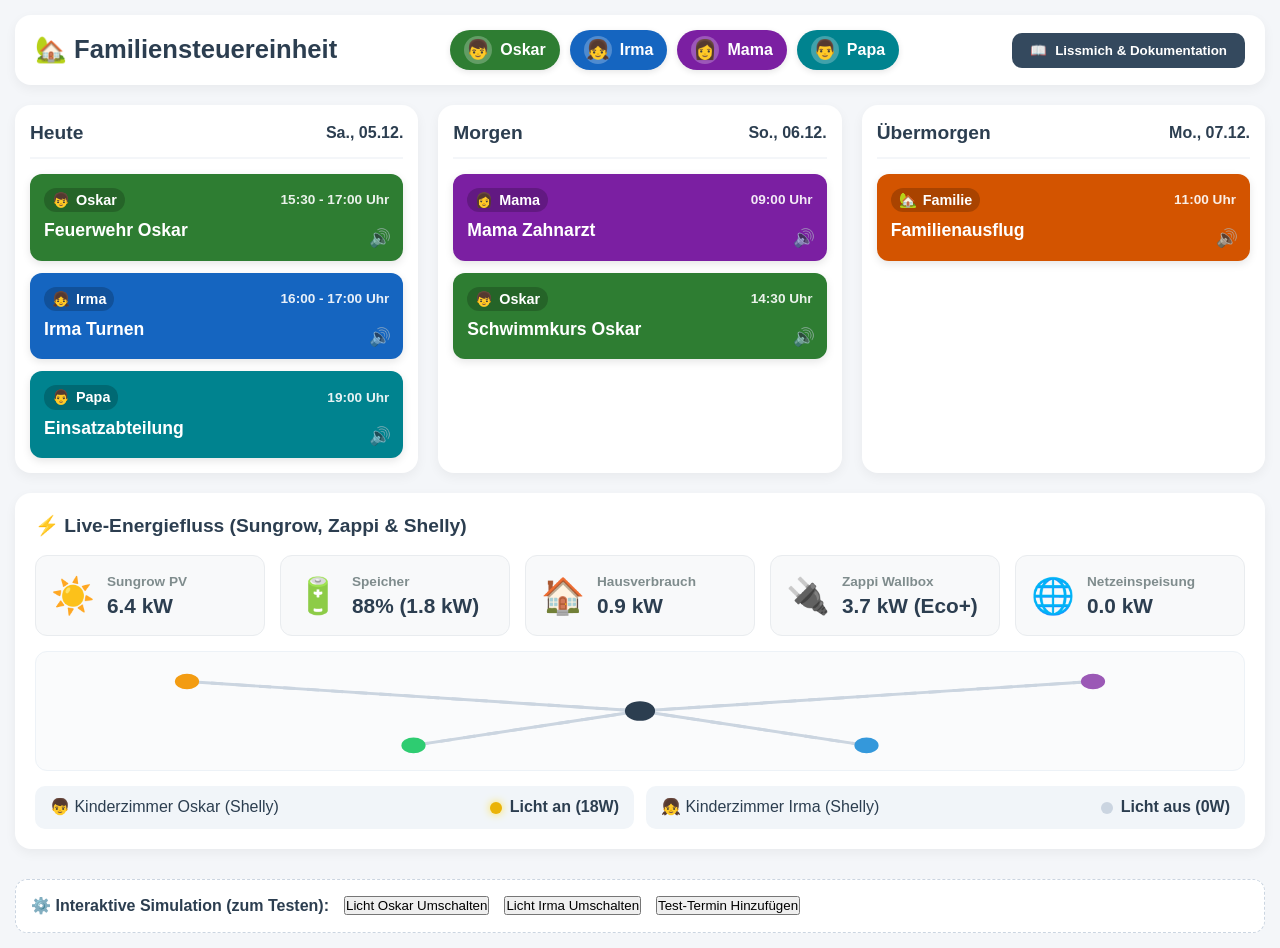
==== index.html @ 20e89d09 "Update index.html anordnung geändert" ====
<!DOCTYPE html>
<html lang="de">
<head>
  <meta charset="UTF-8">
  <meta name="viewport" content="width=device-width, initial-scale=1.0">
  <title>Familien-Steuereinheit &amp; Energie-Dashboard</title>
  <!-- Verknüpfung zur ausgelagerten CSS-Datei -->
  <link rel="stylesheet" href="css/style.css">
</head>
<body>

  <!-- HEADER MIT LEGENDE -->
  <header>
    <div class="header-title-container">
      <h1>🏡 Familiensteuereinheit</h1>
    </div>

    <div class="family-legend">
      <div class="legend-item oskar">
        <span class="legend-avatar">👦</span>
        <span>Oskar</span>
      </div>
      <div class="legend-item irma">
        <span class="legend-avatar">👧</span>
        <span>Irma</span>
      </div>
      <div class="legend-item mama">
        <span class="legend-avatar">👩</span>
        <span>Mama</span>
      </div>
      <div class="legend-item papa">
        <span class="legend-avatar">👨</span>
        <span>Papa</span>
      </div>
    </div>

    <button class="btn-readme" onclick="toggleReadme()">
      <span>📖</span> Lissmich &amp; Dokumentation
    </button>
  </header>

  <!-- 1. JETZT OBEN: 3-TAGE KALENDER BOARD -->
  <main class="calendar-board">
    <div class="day-column">
      <div class="day-header">
        <span>Heute</span>
        <small id="date-today">--</small>
      </div>
      <div class="events-list" id="events-today"></div>
    </div>

    <div class="day-column">
      <div class="day-header">
        <span>Morgen</span>
        <small id="date-tomorrow">--</small>
      </div>
      <div class="events-list" id="events-tomorrow"></div>
    </div>

    <div class="day-column">
      <div class="day-header">
        <span>Übermorgen</span>
        <small id="date-after-tomorrow">--</small>
      </div>
      <div class="events-list" id="events-after-tomorrow"></div>
    </div>
  </main>

  <!-- 2. JETZT UNTEN: ENERGIEFLUSS & STROM-MONITOR -->
  <section class="energy-section" style="margin-top: 20px;">
    <div class="energy-header">
      ⚡ Live-Energiefluss (Sungrow, Zappi &amp; Shelly)
    </div>

    <div class="energy-flow-grid">
      <div class="energy-card">
        <div class="energy-icon">☀️</div>
        <div class="energy-info">
          <div class="label">Sungrow PV</div>
          <div class="value" id="pv-val">6.4 kW</div>
        </div>
      </div>

      <div class="energy-card">
        <div class="energy-icon">🔋</div>
        <div class="energy-info">
          <div class="label">Speicher</div>
          <div class="value" id="battery-val">88% (1.8 kW)</div>
        </div>
      </div>

      <div class="energy-card">
        <div class="energy-icon">🏠</div>
        <div class="energy-info">
          <div class="label">Hausverbrauch</div>
          <div class="value" id="home-val">0.9 kW</div>
        </div>
      </div>

      <div class="energy-card">
        <div class="energy-icon">🔌</div>
        <div class="energy-info">
          <div class="label">Zappi Wallbox</div>
          <div class="value" id="zappi-val">3.7 kW (Eco+)</div>
        </div>
      </div>

      <div class="energy-card">
        <div class="energy-icon">🌐</div>
        <div class="energy-info">
          <div class="label">Netzeinspeisung</div>
          <div class="value" id="grid-val">0.0 kW</div>
        </div>
      </div>
    </div>

    <div class="flow-container">
      <svg width="100%" height="100%" viewBox="0 0 800 120" preserveAspectRatio="none">
        <path d="M 100,30 L 400,60" class="flow-line" />
        <path d="M 400,60 L 700,30" class="flow-line" />
        <path d="M 400,60 L 250,95" class="flow-line" />
        <path d="M 400,60 L 550,95" class="flow-line" />

        <path d="M 100,30 L 400,60" class="flow-line flow-particle" stroke="#f39c12" stroke-width="4" />
        <path d="M 400,60 L 700,30" class="flow-line flow-particle" stroke="#9b59b6" stroke-width="4" />
        <path d="M 400,60 L 250,95" class="flow-line flow-particle" stroke="#2ecc71" stroke-width="4" />
        <path d="M 400,60 L 550,95" class="flow-line flow-particle" stroke="#3498db" stroke-width="4" />

        <circle cx="100" cy="30" r="8" fill="#f39c12" />
        <circle cx="400" cy="60" r="10" fill="#2c3e50" />
        <circle cx="700" cy="30" r="8" fill="#9b59b6" />
        <circle cx="250" cy="95" r="8" fill="#2ecc71" />
        <circle cx="550" cy="95" r="8" fill="#3498db" />
      </svg>
    </div>

    <div class="room-lights-grid">
      <div class="room-card">
        <span>👦 Kinderzimmer Oskar (Shelly)</span>
        <div class="room-status">
          <div class="status-dot active" id="dot-oskar"></div>
          <span id="text-oskar">Licht an (18W)</span>
        </div>
      </div>

      <div class="room-card">
        <span>👧 Kinderzimmer Irma (Shelly)</span>
        <div class="room-status">
          <div class="status-dot" id="dot-irma"></div>
          <span id="text-irma">Licht aus (0W)</span>
        </div>
      </div>
    </div>
  </section>

  <!-- DEMO STEUERUNG -->
  <div class="demo-controls">
    <strong>⚙️ Interaktive Simulation (zum Testen):</strong>
    <button onclick="toggleLight('oskar')">Licht Oskar Umschalten</button>
    <button onclick="toggleLight('irma')">Licht Irma Umschalten</button>
    <button onclick="addDemoEvent()">Test-Termin Hinzufügen</button>
  </div>

  <!-- README MODAL -->
  <div class="modal-overlay" id="readme-modal">
    <div class="modal-content">
      <div class="modal-header">
        <h2>📖 Entwickler-Dokumentation ("Lissmich")</h2>
        <button class="close-btn" onclick="toggleReadme()">&times;</button>
      </div>
      <div class="readme-body">
        <p>Projektstruktur ist modular aufgebaut in <code>/css/style.css</code> und <code>/js/app.js</code>.</p>
      </div>
    </div>
  </div>

  <script src="js/app.js"></script>
</body>
</html>
---- css/style.css ----
:root {
      --bg-color: #f4f6f9;
      --card-bg: #ffffff;
      --text-main: #2c3e50;
      --text-muted: #7f8c8d;
      
      /* Color assignments */
      --color-oskar: #2e7d32;   /* Green */
      --color-irma: #1565c0;    /* Blue */
      --color-mama: #7b1fa2;    /* Purple */
      --color-papa: #00838f;    /* Teal */
      --color-family: #d35400;  /* Orange */

      /* Energy Colors */
      --color-pv: #f39c12;
      --color-grid: #e74c3c;
      --color-battery: #2ecc71;
      --color-home: #3498db;
      --color-zappi: #9b59b6;
    }

    * {
      box-sizing: border-box;
      margin: 0;
      padding: 0;
      font-family: -apple-system, BlinkMacSystemFont, "Segoe UI", Roboto, Helvetica, Arial, sans-serif;
    }

    body {
      background-color: var(--bg-color);
      color: var(--text-main);
      padding: 15px;
      line-height: 1.4;
    }

    /* HEADER & FAMILY LEGEND */
    header {
      display: flex;
      justify-content: space-between;
      align-items: center;
      background: var(--card-bg);
      padding: 15px 20px;
      border-radius: 16px;
      box-shadow: 0 4px 12px rgba(0,0,0,0.05);
      margin-bottom: 20px;
      flex-wrap: wrap;
      gap: 15px;
    }

    .header-title-container {
      display: flex;
      align-items: center;
      gap: 15px;
    }

    h1 {
      font-size: 1.6rem;
      font-weight: 700;
    }

    .family-legend {
      display: flex;
      gap: 10px;
      align-items: center;
      flex-wrap: wrap;
    }

    .legend-item {
      display: flex;
      align-items: center;
      gap: 8px;
      padding: 6px 14px;
      border-radius: 20px;
      color: white;
      font-weight: 700;
      font-size: 1rem;
      box-shadow: 0 2px 6px rgba(0,0,0,0.1);
    }

    .legend-avatar {
      font-size: 1.2rem;
      background: rgba(255, 255, 255, 0.25);
      border-radius: 50%;
      width: 28px;
      height: 28px;
      display: flex;
      align-items: center;
      justify-content: center;
    }

    .legend-item.oskar, .event-card.oskar { background-color: var(--color-oskar); }
    .legend-item.irma,  .event-card.irma  { background-color: var(--color-irma); }
    .legend-item.mama,  .event-card.mama  { background-color: var(--color-mama); }
    .legend-item.papa,  .event-card.papa  { background-color: var(--color-papa); }
    .legend-item.familie, .event-card.familie { background-color: var(--color-family); }

    .btn-readme {
      background-color: #34495e;
      color: white;
      border: none;
      padding: 10px 18px;
      border-radius: 10px;
      cursor: pointer;
      font-weight: 600;
      display: flex;
      align-items: center;
      gap: 8px;
      transition: background 0.2s;
    }

    .btn-readme:hover {
      background-color: #1a252f;
    }

    /* ENERGY FLOW SECTION */
    .energy-section {
      background: var(--card-bg);
      padding: 20px;
      border-radius: 16px;
      box-shadow: 0 4px 12px rgba(0,0,0,0.05);
      margin-bottom: 20px;
    }

    .energy-header {
      font-size: 1.2rem;
      font-weight: 700;
      margin-bottom: 15px;
      display: flex;
      align-items: center;
      gap: 10px;
    }

    .energy-flow-grid {
      display: grid;
      grid-template-columns: repeat(auto-fit, minmax(180px, 1fr));
      gap: 15px;
      margin-bottom: 15px;
    }

    .energy-card {
      padding: 15px;
      border-radius: 12px;
      background: #f8f9fa;
      border: 1px solid #e9ecef;
      display: flex;
      align-items: center;
      gap: 12px;
    }

    .energy-icon {
      font-size: 2.2rem;
    }

    .energy-info .label {
      font-size: 0.85rem;
      color: var(--text-muted);
      font-weight: 600;
    }

    .energy-info .value {
      font-size: 1.3rem;
      font-weight: 700;
    }

    /* SVG FLOW ANIMATION */
    .flow-container {
      width: 100%;
      height: 120px;
      background: #fafbfc;
      border-radius: 12px;
      border: 1px solid #edf2f7;
      overflow: hidden;
      margin-bottom: 15px;
    }

    .flow-line {
      stroke: #cbd5e0;
      stroke-width: 3;
      fill: none;
    }

    .flow-particle {
      stroke-dasharray: 8, 8;
      animation: dash 1.5s linear infinite;
    }

    @keyframes dash {
      to {
        stroke-dashoffset: -16;
      }
    }

    /* SHELLY ROOM MONITORS */
    .room-lights-grid {
      display: grid;
      grid-template-columns: repeat(auto-fit, minmax(200px, 1fr));
      gap: 12px;
    }

    .room-card {
      display: flex;
      align-items: center;
      justify-content: space-between;
      padding: 10px 15px;
      background: #f1f5f9;
      border-radius: 10px;
    }

    .room-status {
      display: flex;
      align-items: center;
      gap: 8px;
      font-weight: 600;
    }

    .status-dot {
      width: 12px;
      height: 12px;
      border-radius: 50%;
      background: #cbd5e1;
    }

    .status-dot.active {
      background: #eab308;
      box-shadow: 0 0 8px #fde047;
    }

    /* CALENDAR BOARD */
    .calendar-board {
      display: grid;
      grid-template-columns: repeat(3, 1fr);
      gap: 20px;
    }

    @media (max-width: 900px) {
      .calendar-board {
        grid-template-columns: 1fr;
      }
    }

    .day-column {
      background: var(--card-bg);
      border-radius: 16px;
      padding: 15px;
      box-shadow: 0 4px 12px rgba(0,0,0,0.05);
    }

    .day-header {
      font-size: 1.2rem;
      font-weight: 700;
      padding-bottom: 10px;
      border-bottom: 2px solid var(--bg-color);
      margin-bottom: 15px;
      display: flex;
      justify-content: space-between;
      align-items: center;
    }

    .events-list {
      display: flex;
      flex-direction: column;
      gap: 12px;
    }

    .event-card {
      color: white;
      padding: 14px;
      border-radius: 12px;
      box-shadow: 0 3px 8px rgba(0,0,0,0.1);
      cursor: pointer;
      transition: transform 0.1s, box-shadow 0.1s;
      position: relative;
    }

    .event-card:active {
      transform: scale(0.98);
    }

    .event-header-line {
      display: flex;
      justify-content: space-between;
      align-items: center;
      margin-bottom: 6px;
    }

    .event-person-badge {
      display: flex;
      align-items: center;
      gap: 6px;
      font-weight: bold;
      font-size: 0.9rem;
      background: rgba(0,0,0,0.2);
      padding: 2px 8px;
      border-radius: 12px;
    }

    .event-time {
      font-size: 0.85rem;
      font-weight: 600;
      opacity: 0.9;
    }

    .event-title {
      font-size: 1.1rem;
      font-weight: 700;
      margin-bottom: 4px;
    }

    .event-tts-icon {
      position: absolute;
      bottom: 10px;
      right: 12px;
      font-size: 1.1rem;
      opacity: 0.7;
    }

    /* README MODAL */
    .modal-overlay {
      display: none;
      position: fixed;
      top: 0;
      left: 0;
      width: 100%;
      height: 100%;
      background: rgba(0, 0, 0, 0.6);
      z-index: 1000;
      justify-content: center;
      align-items: center;
      padding: 20px;
    }

    .modal-content {
      background: white;
      width: 100%;
      max-width: 900px;
      max-height: 85vh;
      border-radius: 16px;
      padding: 25px;
      overflow-y: auto;
      box-shadow: 0 10px 25px rgba(0,0,0,0.2);
    }

    .modal-header {
      display: flex;
      justify-content: space-between;
      align-items: center;
      border-bottom: 2px solid #edf2f7;
      padding-bottom: 15px;
      margin-bottom: 20px;
    }

    .close-btn {
      background: none;
      border: none;
      font-size: 1.8rem;
      cursor: pointer;
      color: var(--text-muted);
    }

    .readme-body pre {
      background: #1e293b;
      color: #e2e8f0;
      padding: 12px;
      border-radius: 8px;
      overflow-x: auto;
      font-size: 0.85rem;
      margin: 10px 0;
    }

    .readme-body h3 {
      margin-top: 20px;
      margin-bottom: 8px;
      color: #1e293b;
    }

    .readme-body ul {
      margin-left: 20px;
      margin-bottom: 12px;
    }

    /* DEMO CONTROLS PANEL AT BOTTOM */
    .demo-controls {
      margin-top: 30px;
      background: var(--card-bg);
      padding: 15px;
      border-radius: 12px;
      border: 1px dashed #cbd5e1;
      display: flex;
      gap: 15px;
      align-items: center;
      flex-wrap: wrap;
    }
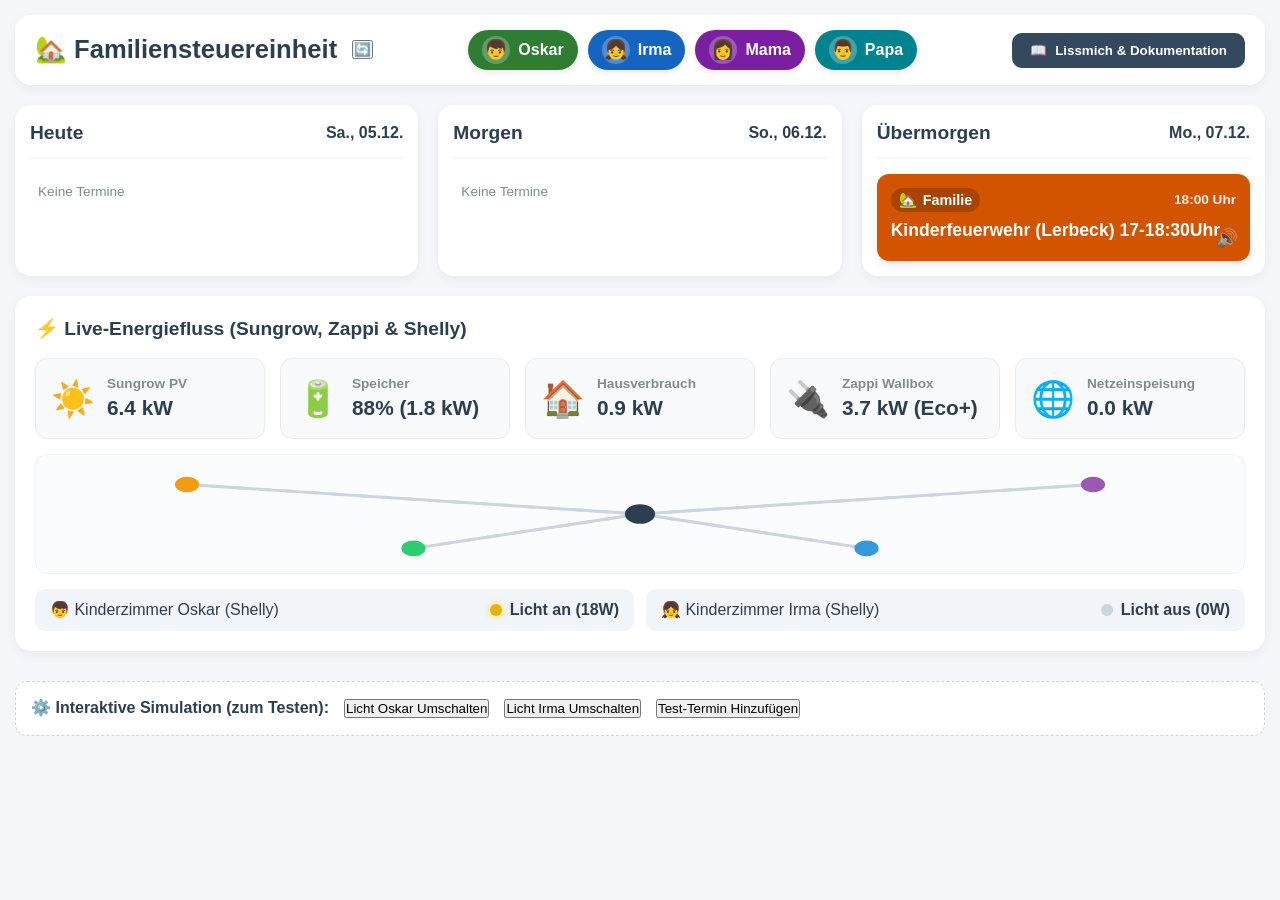
==== commit ba8a7225: "Update index.html" ====
--- a/index.html
+++ b/index.html
@@ -13,6 +13,7 @@
   <header>
     <div class="header-title-container">
       <h1>🏡 Familiensteuereinheit</h1>
+      <button onclick="refreshDashboard()" title="Daten aktualisieren" class="refresh-btn">🔄</button>
     </div>
 
     <div class="family-legend">
--- a/css/style.css
+++ b/css/style.css
@@ -315,6 +315,15 @@
       opacity: 0.7;
     }
 
+    .event-location, .event-description {
+      font-size: 0.85rem;
+      opacity: 0.9;
+      margin-top: 4px;
+      display: flex;
+      align-items: center;
+      gap: 5px;
+    }
+
     /* README MODAL */
     .modal-overlay {
       display: none;
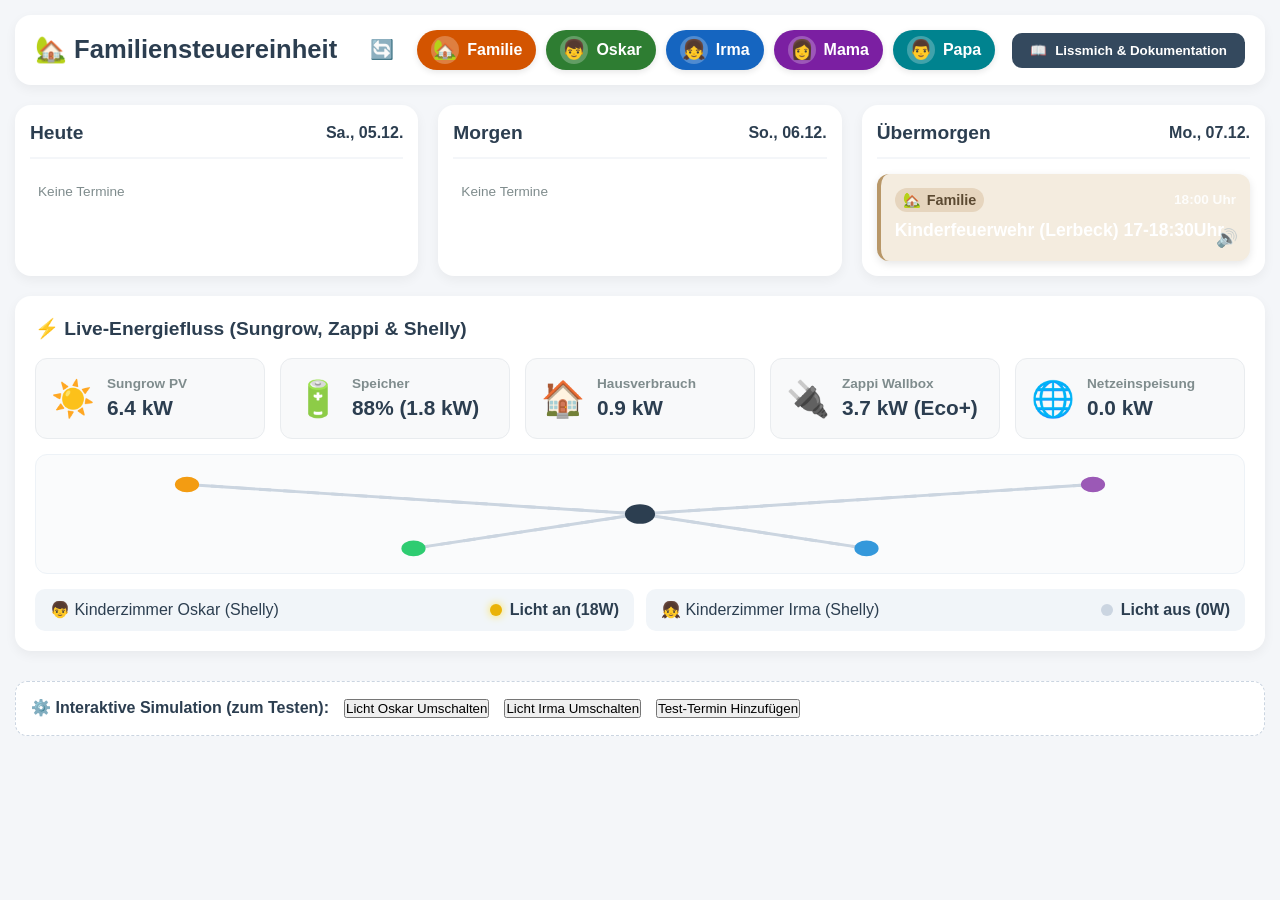
==== commit 31877aa1: "Update index.html" ====
--- a/index.html
+++ b/index.html
@@ -17,6 +17,10 @@
     </div>
 
     <div class="family-legend">
+      <div class="legend-item familie">
+        <span class="legend-avatar">🏡</span>
+        <span>Familie</span>
+      </div>
       <div class="legend-item oskar">
         <span class="legend-avatar">👦</span>
         <span>Oskar</span>
--- a/css/style.css
+++ b/css/style.css
@@ -324,6 +324,17 @@
       gap: 5px;
     }
 
+    /* Styling für Eltern- / Familien-Termine */
+    .event-card.familie {
+        background-color: #f4ecdf; /* Ein ruhiger, warmer Ton */
+        border-left: 4px solid #b89768;
+    }
+    
+    .event-card.familie .event-person-badge {
+        background-color: #e6d5be;
+        color: #5c4a32;
+    }
+
     /* README MODAL */
     .modal-overlay {
       display: none;
@@ -401,3 +412,27 @@
       flex-wrap: wrap;
     }
 
+    /* Styling für den manuellen Aktualisierungs-Button */
+    .refresh-btn {
+        background: transparent;
+        border: none;
+        font-size: 1.2rem;
+        cursor: pointer;
+        margin-left: 12px;
+        padding: 6px;
+        border-radius: 50%;
+        display: inline-flex;
+        align-items: center;
+        justify-content: center;
+        transition: background-color 0.2s, transform 0.4s ease;
+        vertical-align: middle;
+    }
+    
+    .refresh-btn:hover {
+        background-color: rgba(0, 0, 0, 0.05);
+    }
+    
+    .refresh-btn:active {
+        transform: scale(0.9);
+    }
+
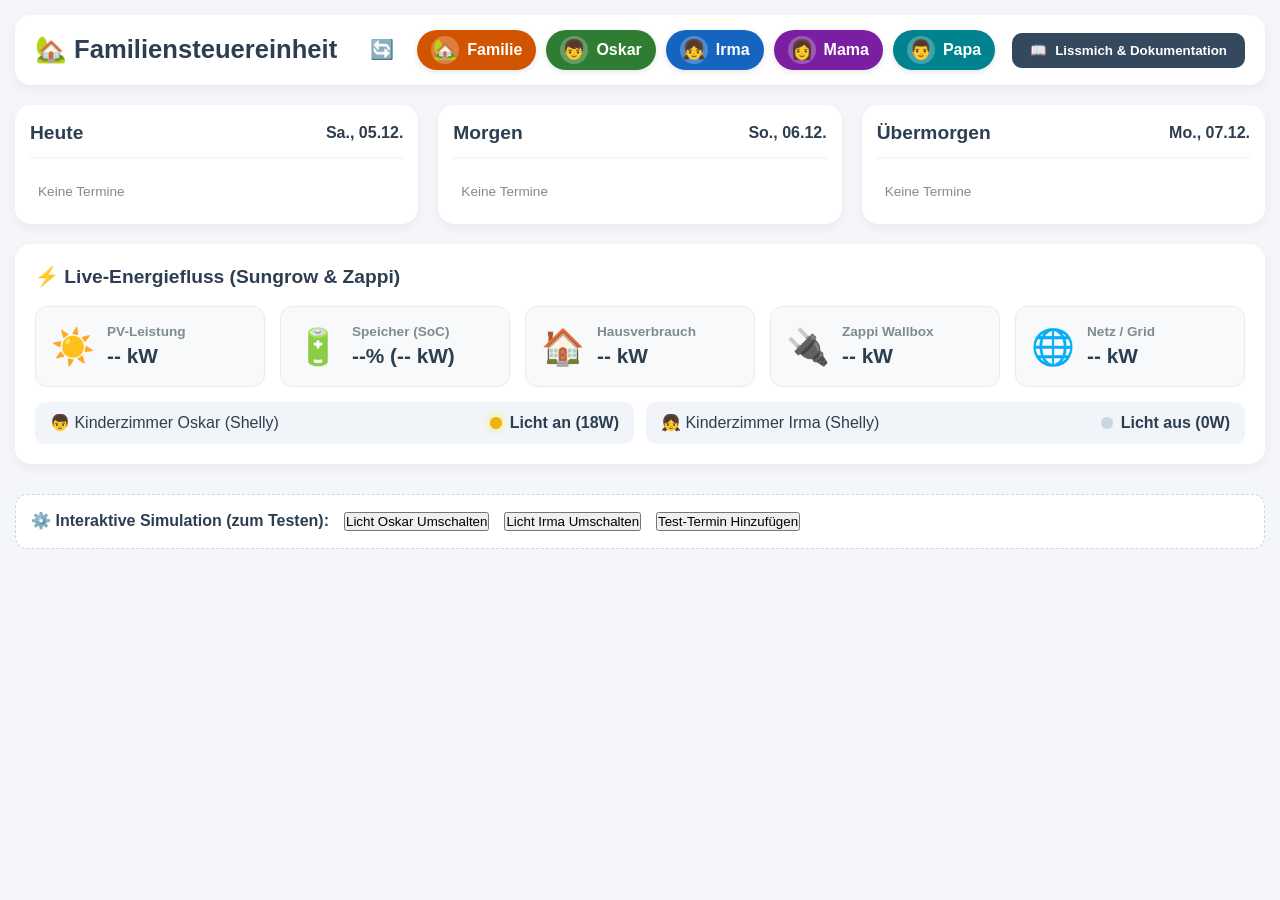
==== commit 02c7e174: "Update index.html" ====
--- a/index.html
+++ b/index.html
@@ -74,23 +74,24 @@
   <!-- 2. JETZT UNTEN: ENERGIEFLUSS & STROM-MONITOR -->
   <section class="energy-section" style="margin-top: 20px;">
     <div class="energy-header">
-      ⚡ Live-Energiefluss (Sungrow, Zappi &amp; Shelly)
+      ⚡ Live-Energiefluss (Sungrow &amp; Zappi)
+      <small id="energy-updated" style="font-weight: normal; float: right; font-size: 0.8em; opacity: 0.8;"></small>
     </div>
 
     <div class="energy-flow-grid">
       <div class="energy-card">
         <div class="energy-icon">☀️</div>
         <div class="energy-info">
-          <div class="label">Sungrow PV</div>
-          <div class="value" id="pv-val">6.4 kW</div>
+          <div class="label">PV-Leistung</div>
+          <div class="value" id="pv-val">-- kW</div>
         </div>
       </div>
 
       <div class="energy-card">
         <div class="energy-icon">🔋</div>
         <div class="energy-info">
-          <div class="label">Speicher</div>
-          <div class="value" id="battery-val">88% (1.8 kW)</div>
+          <div class="label">Speicher (SoC)</div>
+          <div class="value" id="battery-val">--% (-- kW)</div>
         </div>
       </div>
 
@@ -98,7 +99,7 @@
         <div class="energy-icon">🏠</div>
         <div class="energy-info">
           <div class="label">Hausverbrauch</div>
-          <div class="value" id="home-val">0.9 kW</div>
+          <div class="value" id="home-val">-- kW</div>
         </div>
       </div>
 
@@ -106,37 +107,17 @@
         <div class="energy-icon">🔌</div>
         <div class="energy-info">
           <div class="label">Zappi Wallbox</div>
-          <div class="value" id="zappi-val">3.7 kW (Eco+)</div>
+          <div class="value" id="zappi-val">-- kW</div>
         </div>
       </div>
 
       <div class="energy-card">
         <div class="energy-icon">🌐</div>
         <div class="energy-info">
-          <div class="label">Netzeinspeisung</div>
-          <div class="value" id="grid-val">0.0 kW</div>
+          <div class="label">Netz / Grid</div>
+          <div class="value" id="grid-val">-- kW</div>
         </div>
       </div>
-    </div>
-
-    <div class="flow-container">
-      <svg width="100%" height="100%" viewBox="0 0 800 120" preserveAspectRatio="none">
-        <path d="M 100,30 L 400,60" class="flow-line" />
-        <path d="M 400,60 L 700,30" class="flow-line" />
-        <path d="M 400,60 L 250,95" class="flow-line" />
-        <path d="M 400,60 L 550,95" class="flow-line" />
-
-        <path d="M 100,30 L 400,60" class="flow-line flow-particle" stroke="#f39c12" stroke-width="4" />
-        <path d="M 400,60 L 700,30" class="flow-line flow-particle" stroke="#9b59b6" stroke-width="4" />
-        <path d="M 400,60 L 250,95" class="flow-line flow-particle" stroke="#2ecc71" stroke-width="4" />
-        <path d="M 400,60 L 550,95" class="flow-line flow-particle" stroke="#3498db" stroke-width="4" />
-
-        <circle cx="100" cy="30" r="8" fill="#f39c12" />
-        <circle cx="400" cy="60" r="10" fill="#2c3e50" />
-        <circle cx="700" cy="30" r="8" fill="#9b59b6" />
-        <circle cx="250" cy="95" r="8" fill="#2ecc71" />
-        <circle cx="550" cy="95" r="8" fill="#3498db" />
-      </svg>
     </div>
 
     <div class="room-lights-grid">
--- a/css/style.css
+++ b/css/style.css
@@ -335,6 +335,16 @@
         color: #5c4a32;
     }
 
+    .event-card.past {
+    opacity: 0.45;
+    filter: grayscale(30%);
+    transition: opacity 0.3s ease;
+    }
+    
+    .event-card.past:hover {
+        opacity: 0.9;
+        filter: grayscale(0%);
+    }
     /* README MODAL */
     .modal-overlay {
       display: none;
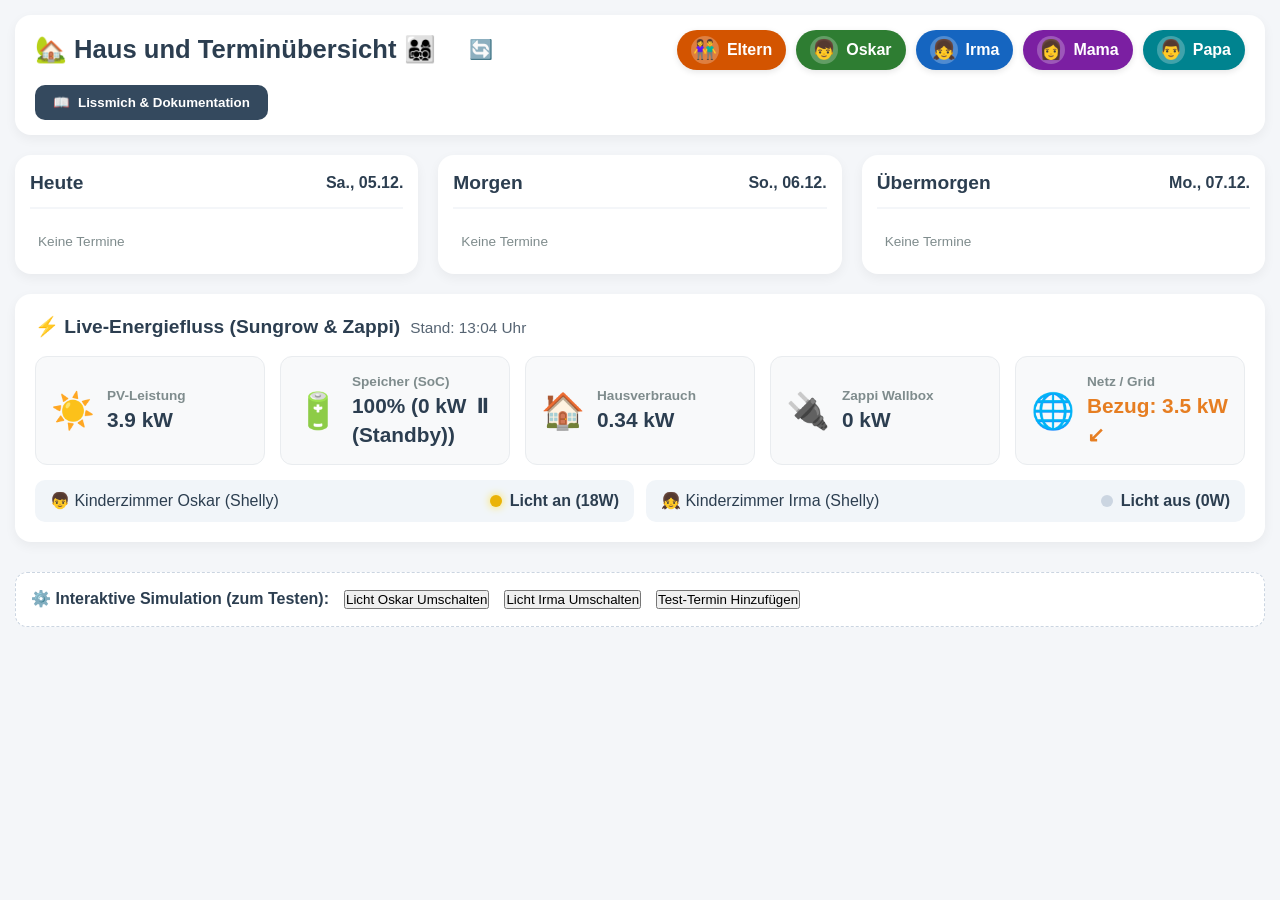
==== commit 1cb60d43: "Update index.html" ====
--- a/index.html
+++ b/index.html
@@ -12,14 +12,14 @@
   <!-- HEADER MIT LEGENDE -->
   <header>
     <div class="header-title-container">
-      <h1>🏡 Familiensteuereinheit</h1>
+      <h1>🏡 Haus und Terminübersicht 👨‍👩‍👧‍👦</h1>
       <button onclick="refreshDashboard()" title="Daten aktualisieren" class="refresh-btn">🔄</button>
     </div>
 
     <div class="family-legend">
       <div class="legend-item familie">
-        <span class="legend-avatar">🏡</span>
-        <span>Familie</span>
+        <span class="legend-avatar">👫</span>
+        <span>Eltern</span>
       </div>
       <div class="legend-item oskar">
         <span class="legend-avatar">👦</span>
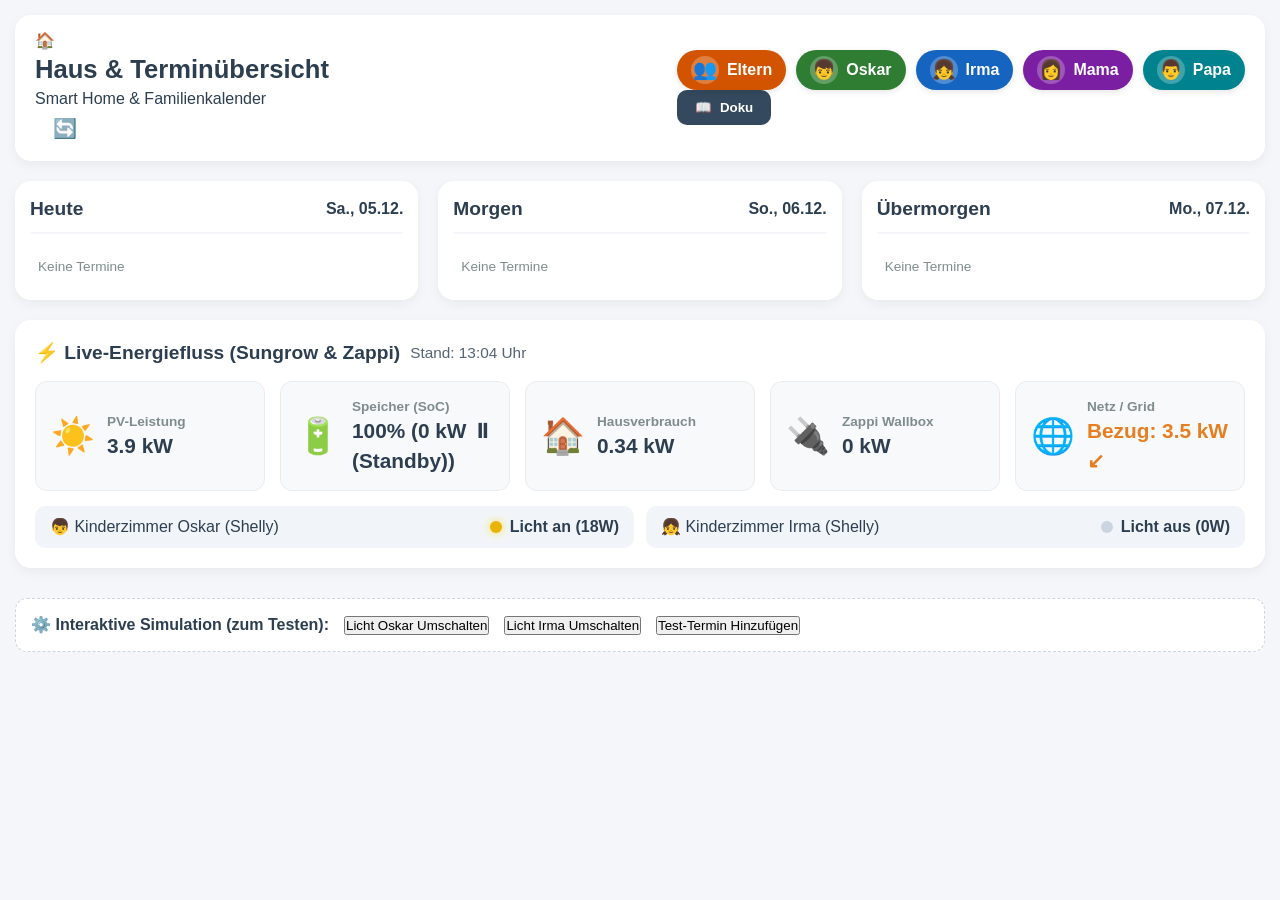
==== commit f558fc83: "Update index.html" ====
--- a/index.html
+++ b/index.html
@@ -10,39 +10,30 @@
 <body>
 
   <!-- HEADER MIT LEGENDE -->
-  <header>
-    <div class="header-title-container">
-      <h1>🏡 Haus und Terminübersicht 👨‍👩‍👧‍👦</h1>
-      <button onclick="refreshDashboard()" title="Daten aktualisieren" class="refresh-btn">🔄</button>
+  <header class="header-clean">
+  <div class="header-main-group">
+    <div class="header-icon-box">🏠</div>
+    <div class="header-titles">
+      <h1>Haus & Terminübersicht</h1>
+      <span class="header-subtitle">Smart Home & Familienkalender</span>
     </div>
+    <button class="refresh-btn" onclick="triggerRefresh()" title="Daten aktualisieren">🔄</button>
+  </div>
 
+  <div class="header-right-group">
     <div class="family-legend">
-      <div class="legend-item familie">
-        <span class="legend-avatar">👫</span>
-        <span>Eltern</span>
-      </div>
-      <div class="legend-item oskar">
-        <span class="legend-avatar">👦</span>
-        <span>Oskar</span>
-      </div>
-      <div class="legend-item irma">
-        <span class="legend-avatar">👧</span>
-        <span>Irma</span>
-      </div>
-      <div class="legend-item mama">
-        <span class="legend-avatar">👩</span>
-        <span>Mama</span>
-      </div>
-      <div class="legend-item papa">
-        <span class="legend-avatar">👨</span>
-        <span>Papa</span>
-      </div>
+      <div class="legend-item eltern"><span class="legend-avatar">👥</span> Eltern</div>
+      <div class="legend-item oskar"><span class="legend-avatar">👦</span> Oskar</div>
+      <div class="legend-item irma"><span class="legend-avatar">👧</span> Irma</div>
+      <div class="legend-item mama"><span class="legend-avatar">👩</span> Mama</div>
+      <div class="legend-item papa"><span class="legend-avatar">👨</span> Papa</div>
     </div>
-
-    <button class="btn-readme" onclick="toggleReadme()">
-      <span>📖</span> Lissmich &amp; Dokumentation
+    
+    <button class="btn-readme" onclick="openReadme()">
+      📖 <span>Doku</span>
     </button>
-  </header>
+  </div>
+</header>
 
   <!-- 1. JETZT OBEN: 3-TAGE KALENDER BOARD -->
   <main class="calendar-board">
--- a/css/style.css
+++ b/css/style.css
@@ -1,5 +1,4 @@
-
-    :root {
+:root {
       --bg-color: #f4f6f9;
       --card-bg: #ffffff;
       --text-main: #2c3e50;
@@ -10,7 +9,7 @@
       --color-irma: #1565c0;    /* Blue */
       --color-mama: #7b1fa2;    /* Purple */
       --color-papa: #00838f;    /* Teal */
-      --color-family: #d35400;  /* Orange */
+      --color-eltern: #d35400;  /* Orange */
 
       /* Energy Colors */
       --color-pv: #f39c12;
@@ -93,7 +92,7 @@
     .legend-item.irma,  .event-card.irma  { background-color: var(--color-irma); }
     .legend-item.mama,  .event-card.mama  { background-color: var(--color-mama); }
     .legend-item.papa,  .event-card.papa  { background-color: var(--color-papa); }
-    .legend-item.familie, .event-card.familie { background-color: var(--color-family); }
+    .legend-item.eltern, .event-card.eltern { background-color: var(--color-eltern); }
 
     .btn-readme {
       background-color: #34495e;
@@ -324,27 +323,36 @@
       gap: 5px;
     }
 
-    /* Styling für Eltern- / Familien-Termine */
-    .event-card.familie {
-        background-color: #f4ecdf; /* Ein ruhiger, warmer Ton */
-        border-left: 4px solid #b89768;
+    /* Styling für Eltern-Termine */
+    .event-card.eltern {
+        background-color: #f4ecdf;
+        border-left: 4px solid var(--color-eltern);
+        color: #5c4a32;
     }
     
-    .event-card.familie .event-person-badge {
+    .event-card.eltern .event-title,
+    .event-card.eltern .event-time,
+    .event-card.eltern .event-location,
+    .event-card.eltern .event-description {
+        color: #2c3e50;
+    }
+    
+    .event-card.eltern .event-person-badge {
         background-color: #e6d5be;
         color: #5c4a32;
     }
 
     .event-card.past {
-    opacity: 0.45;
-    filter: grayscale(30%);
-    transition: opacity 0.3s ease;
+      opacity: 0.45;
+      filter: grayscale(30%);
+      transition: opacity 0.3s ease;
     }
     
     .event-card.past:hover {
         opacity: 0.9;
         filter: grayscale(0%);
     }
+
     /* README MODAL */
     .modal-overlay {
       display: none;
@@ -422,7 +430,6 @@
       flex-wrap: wrap;
     }
 
-    /* Styling für den manuellen Aktualisierungs-Button */
     .refresh-btn {
         background: transparent;
         border: none;
@@ -445,4 +452,3 @@
     .refresh-btn:active {
         transform: scale(0.9);
     }
-
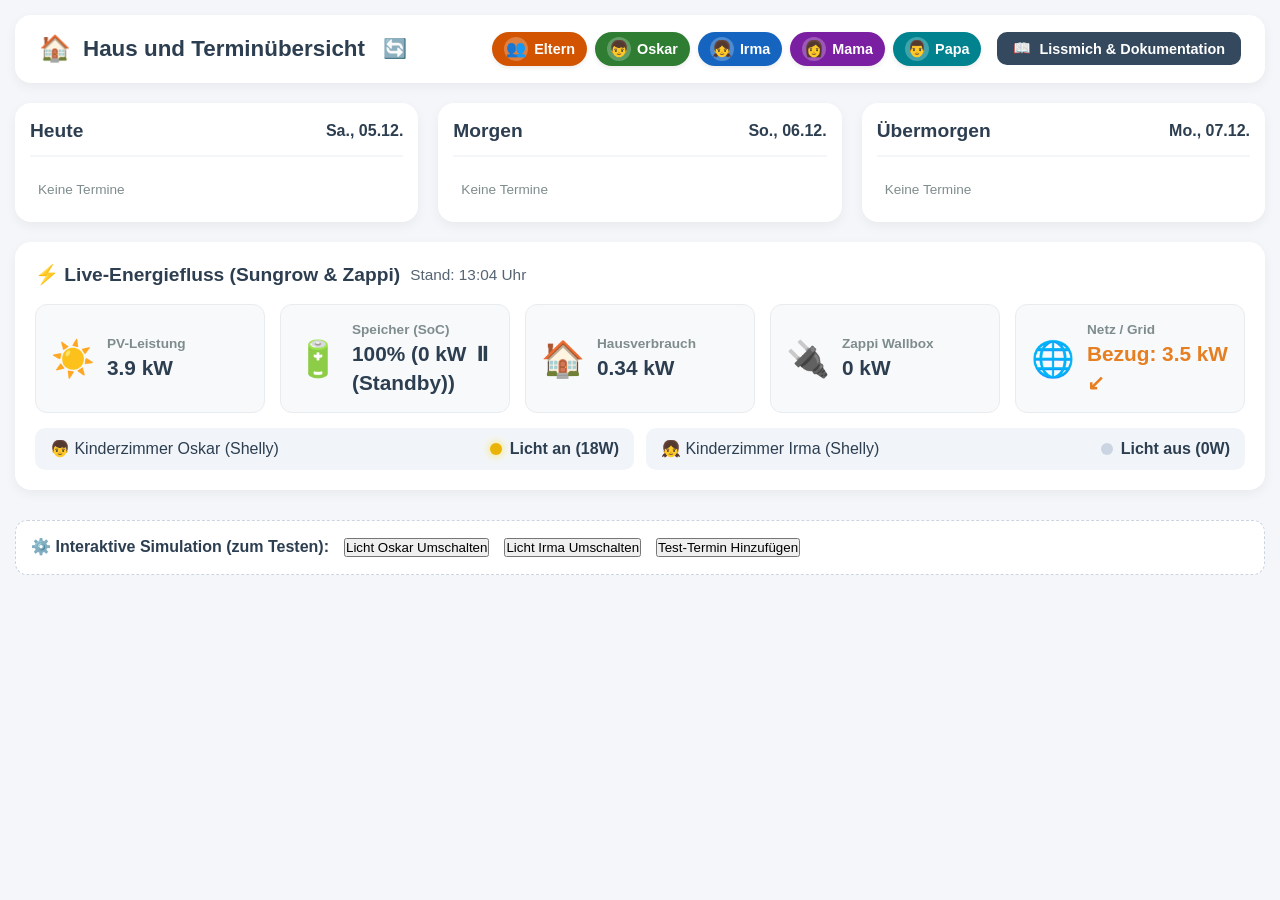
==== commit fc31ed90: "Update index.html" ====
--- a/index.html
+++ b/index.html
@@ -10,30 +10,31 @@
 <body>
 
   <!-- HEADER MIT LEGENDE -->
-  <header class="header-clean">
-  <div class="header-main-group">
-    <div class="header-icon-box">🏠</div>
-    <div class="header-titles">
-      <h1>Haus & Terminübersicht</h1>
-      <span class="header-subtitle">Smart Home & Familienkalender</span>
+  <header>
+    <!-- Linke Seite: Titel, Icon & Refresh-Button direkt zusammen -->
+    <div class="header-left-group">
+      <div class="header-title-container">
+        <span style="font-size: 1.6rem;">🏠</span>
+        <h1>Haus und Terminübersicht</h1>
+      </div>
+      <button class="refresh-btn" onclick="triggerRefresh()" title="Daten aktualisieren">🔄</button>
     </div>
-    <button class="refresh-btn" onclick="triggerRefresh()" title="Daten aktualisieren">🔄</button>
-  </div>
 
-  <div class="header-right-group">
-    <div class="family-legend">
-      <div class="legend-item eltern"><span class="legend-avatar">👥</span> Eltern</div>
-      <div class="legend-item oskar"><span class="legend-avatar">👦</span> Oskar</div>
-      <div class="legend-item irma"><span class="legend-avatar">👧</span> Irma</div>
-      <div class="legend-item mama"><span class="legend-avatar">👩</span> Mama</div>
-      <div class="legend-item papa"><span class="legend-avatar">👨</span> Papa</div>
+    <!-- Rechte Seite: Legende & Doku-Button -->
+    <div class="header-right-group">
+      <div class="family-legend">
+        <div class="legend-item eltern"><span class="legend-avatar">👥</span> Eltern</div>
+        <div class="legend-item oskar"><span class="legend-avatar">👦</span> Oskar</div>
+        <div class="legend-item irma"><span class="legend-avatar">👧</span> Irma</div>
+        <div class="legend-item mama"><span class="legend-avatar">👩</span> Mama</div>
+        <div class="legend-item papa"><span class="legend-avatar">👨</span> Papa</div>
+      </div>
+      
+      <button class="btn-readme" onclick="openReadme()">
+        📖 <span>Lissmich & Dokumentation</span>
+      </button>
     </div>
-    
-    <button class="btn-readme" onclick="openReadme()">
-      📖 <span>Doku</span>
-    </button>
-  </div>
-</header>
+  </header>
 
   <!-- 1. JETZT OBEN: 3-TAGE KALENDER BOARD -->
   <main class="calendar-board">
--- a/css/style.css
+++ b/css/style.css
@@ -1,454 +1,467 @@
 :root {
-      --bg-color: #f4f6f9;
-      --card-bg: #ffffff;
-      --text-main: #2c3e50;
-      --text-muted: #7f8c8d;
-      
-      /* Color assignments */
-      --color-oskar: #2e7d32;   /* Green */
-      --color-irma: #1565c0;    /* Blue */
-      --color-mama: #7b1fa2;    /* Purple */
-      --color-papa: #00838f;    /* Teal */
-      --color-eltern: #d35400;  /* Orange */
-
-      /* Energy Colors */
-      --color-pv: #f39c12;
-      --color-grid: #e74c3c;
-      --color-battery: #2ecc71;
-      --color-home: #3498db;
-      --color-zappi: #9b59b6;
-    }
-
-    * {
-      box-sizing: border-box;
-      margin: 0;
-      padding: 0;
-      font-family: -apple-system, BlinkMacSystemFont, "Segoe UI", Roboto, Helvetica, Arial, sans-serif;
-    }
-
-    body {
-      background-color: var(--bg-color);
-      color: var(--text-main);
-      padding: 15px;
-      line-height: 1.4;
-    }
-
-    /* HEADER & FAMILY LEGEND */
-    header {
-      display: flex;
-      justify-content: space-between;
-      align-items: center;
-      background: var(--card-bg);
-      padding: 15px 20px;
-      border-radius: 16px;
-      box-shadow: 0 4px 12px rgba(0,0,0,0.05);
-      margin-bottom: 20px;
-      flex-wrap: wrap;
-      gap: 15px;
-    }
-
-    .header-title-container {
-      display: flex;
-      align-items: center;
-      gap: 15px;
-    }
-
-    h1 {
-      font-size: 1.6rem;
-      font-weight: 700;
-    }
-
-    .family-legend {
-      display: flex;
-      gap: 10px;
-      align-items: center;
-      flex-wrap: wrap;
-    }
-
-    .legend-item {
-      display: flex;
-      align-items: center;
-      gap: 8px;
-      padding: 6px 14px;
-      border-radius: 20px;
-      color: white;
-      font-weight: 700;
-      font-size: 1rem;
-      box-shadow: 0 2px 6px rgba(0,0,0,0.1);
-    }
-
-    .legend-avatar {
-      font-size: 1.2rem;
-      background: rgba(255, 255, 255, 0.25);
-      border-radius: 50%;
-      width: 28px;
-      height: 28px;
-      display: flex;
-      align-items: center;
-      justify-content: center;
-    }
-
-    .legend-item.oskar, .event-card.oskar { background-color: var(--color-oskar); }
-    .legend-item.irma,  .event-card.irma  { background-color: var(--color-irma); }
-    .legend-item.mama,  .event-card.mama  { background-color: var(--color-mama); }
-    .legend-item.papa,  .event-card.papa  { background-color: var(--color-papa); }
-    .legend-item.eltern, .event-card.eltern { background-color: var(--color-eltern); }
-
-    .btn-readme {
-      background-color: #34495e;
-      color: white;
-      border: none;
-      padding: 10px 18px;
-      border-radius: 10px;
-      cursor: pointer;
-      font-weight: 600;
-      display: flex;
-      align-items: center;
-      gap: 8px;
-      transition: background 0.2s;
-    }
-
-    .btn-readme:hover {
-      background-color: #1a252f;
-    }
-
-    /* ENERGY FLOW SECTION */
-    .energy-section {
-      background: var(--card-bg);
-      padding: 20px;
-      border-radius: 16px;
-      box-shadow: 0 4px 12px rgba(0,0,0,0.05);
-      margin-bottom: 20px;
-    }
-
-    .energy-header {
-      font-size: 1.2rem;
-      font-weight: 700;
-      margin-bottom: 15px;
-      display: flex;
-      align-items: center;
-      gap: 10px;
-    }
-
-    .energy-flow-grid {
-      display: grid;
-      grid-template-columns: repeat(auto-fit, minmax(180px, 1fr));
-      gap: 15px;
-      margin-bottom: 15px;
-    }
-
-    .energy-card {
-      padding: 15px;
-      border-radius: 12px;
-      background: #f8f9fa;
-      border: 1px solid #e9ecef;
-      display: flex;
-      align-items: center;
-      gap: 12px;
-    }
-
-    .energy-icon {
-      font-size: 2.2rem;
-    }
-
-    .energy-info .label {
-      font-size: 0.85rem;
-      color: var(--text-muted);
-      font-weight: 600;
-    }
-
-    .energy-info .value {
-      font-size: 1.3rem;
-      font-weight: 700;
-    }
-
-    /* SVG FLOW ANIMATION */
-    .flow-container {
-      width: 100%;
-      height: 120px;
-      background: #fafbfc;
-      border-radius: 12px;
-      border: 1px solid #edf2f7;
-      overflow: hidden;
-      margin-bottom: 15px;
-    }
-
-    .flow-line {
-      stroke: #cbd5e0;
-      stroke-width: 3;
-      fill: none;
-    }
-
-    .flow-particle {
-      stroke-dasharray: 8, 8;
-      animation: dash 1.5s linear infinite;
-    }
-
-    @keyframes dash {
-      to {
-        stroke-dashoffset: -16;
-      }
-    }
-
-    /* SHELLY ROOM MONITORS */
-    .room-lights-grid {
-      display: grid;
-      grid-template-columns: repeat(auto-fit, minmax(200px, 1fr));
-      gap: 12px;
-    }
-
-    .room-card {
-      display: flex;
-      align-items: center;
-      justify-content: space-between;
-      padding: 10px 15px;
-      background: #f1f5f9;
-      border-radius: 10px;
-    }
-
-    .room-status {
-      display: flex;
-      align-items: center;
-      gap: 8px;
-      font-weight: 600;
-    }
-
-    .status-dot {
-      width: 12px;
-      height: 12px;
-      border-radius: 50%;
-      background: #cbd5e1;
-    }
-
-    .status-dot.active {
-      background: #eab308;
-      box-shadow: 0 0 8px #fde047;
-    }
-
-    /* CALENDAR BOARD */
-    .calendar-board {
-      display: grid;
-      grid-template-columns: repeat(3, 1fr);
-      gap: 20px;
-    }
-
-    @media (max-width: 900px) {
-      .calendar-board {
-        grid-template-columns: 1fr;
-      }
-    }
-
-    .day-column {
-      background: var(--card-bg);
-      border-radius: 16px;
-      padding: 15px;
-      box-shadow: 0 4px 12px rgba(0,0,0,0.05);
-    }
-
-    .day-header {
-      font-size: 1.2rem;
-      font-weight: 700;
-      padding-bottom: 10px;
-      border-bottom: 2px solid var(--bg-color);
-      margin-bottom: 15px;
-      display: flex;
-      justify-content: space-between;
-      align-items: center;
-    }
-
-    .events-list {
-      display: flex;
-      flex-direction: column;
-      gap: 12px;
-    }
-
-    .event-card {
-      color: white;
-      padding: 14px;
-      border-radius: 12px;
-      box-shadow: 0 3px 8px rgba(0,0,0,0.1);
-      cursor: pointer;
-      transition: transform 0.1s, box-shadow 0.1s;
-      position: relative;
-    }
-
-    .event-card:active {
-      transform: scale(0.98);
-    }
-
-    .event-header-line {
-      display: flex;
-      justify-content: space-between;
-      align-items: center;
-      margin-bottom: 6px;
-    }
-
-    .event-person-badge {
-      display: flex;
-      align-items: center;
-      gap: 6px;
-      font-weight: bold;
-      font-size: 0.9rem;
-      background: rgba(0,0,0,0.2);
-      padding: 2px 8px;
-      border-radius: 12px;
-    }
-
-    .event-time {
-      font-size: 0.85rem;
-      font-weight: 600;
-      opacity: 0.9;
-    }
-
-    .event-title {
-      font-size: 1.1rem;
-      font-weight: 700;
-      margin-bottom: 4px;
-    }
-
-    .event-tts-icon {
-      position: absolute;
-      bottom: 10px;
-      right: 12px;
-      font-size: 1.1rem;
-      opacity: 0.7;
-    }
-
-    .event-location, .event-description {
-      font-size: 0.85rem;
-      opacity: 0.9;
-      margin-top: 4px;
-      display: flex;
-      align-items: center;
-      gap: 5px;
-    }
-
-    /* Styling für Eltern-Termine */
-    .event-card.eltern {
-        background-color: #f4ecdf;
-        border-left: 4px solid var(--color-eltern);
-        color: #5c4a32;
-    }
-    
-    .event-card.eltern .event-title,
-    .event-card.eltern .event-time,
-    .event-card.eltern .event-location,
-    .event-card.eltern .event-description {
-        color: #2c3e50;
-    }
-    
-    .event-card.eltern .event-person-badge {
-        background-color: #e6d5be;
-        color: #5c4a32;
-    }
-
-    .event-card.past {
-      opacity: 0.45;
-      filter: grayscale(30%);
-      transition: opacity 0.3s ease;
-    }
-    
-    .event-card.past:hover {
-        opacity: 0.9;
-        filter: grayscale(0%);
-    }
-
-    /* README MODAL */
-    .modal-overlay {
-      display: none;
-      position: fixed;
-      top: 0;
-      left: 0;
-      width: 100%;
-      height: 100%;
-      background: rgba(0, 0, 0, 0.6);
-      z-index: 1000;
-      justify-content: center;
-      align-items: center;
-      padding: 20px;
-    }
-
-    .modal-content {
-      background: white;
-      width: 100%;
-      max-width: 900px;
-      max-height: 85vh;
-      border-radius: 16px;
-      padding: 25px;
-      overflow-y: auto;
-      box-shadow: 0 10px 25px rgba(0,0,0,0.2);
-    }
-
-    .modal-header {
-      display: flex;
-      justify-content: space-between;
-      align-items: center;
-      border-bottom: 2px solid #edf2f7;
-      padding-bottom: 15px;
-      margin-bottom: 20px;
-    }
-
-    .close-btn {
-      background: none;
-      border: none;
-      font-size: 1.8rem;
-      cursor: pointer;
-      color: var(--text-muted);
-    }
-
-    .readme-body pre {
-      background: #1e293b;
-      color: #e2e8f0;
-      padding: 12px;
-      border-radius: 8px;
-      overflow-x: auto;
-      font-size: 0.85rem;
-      margin: 10px 0;
-    }
-
-    .readme-body h3 {
-      margin-top: 20px;
-      margin-bottom: 8px;
-      color: #1e293b;
-    }
-
-    .readme-body ul {
-      margin-left: 20px;
-      margin-bottom: 12px;
-    }
-
-    /* DEMO CONTROLS PANEL AT BOTTOM */
-    .demo-controls {
-      margin-top: 30px;
-      background: var(--card-bg);
-      padding: 15px;
-      border-radius: 12px;
-      border: 1px dashed #cbd5e1;
-      display: flex;
-      gap: 15px;
-      align-items: center;
-      flex-wrap: wrap;
-    }
-
-    .refresh-btn {
-        background: transparent;
-        border: none;
-        font-size: 1.2rem;
-        cursor: pointer;
-        margin-left: 12px;
-        padding: 6px;
-        border-radius: 50%;
-        display: inline-flex;
-        align-items: center;
-        justify-content: center;
-        transition: background-color 0.2s, transform 0.4s ease;
-        vertical-align: middle;
-    }
-    
-    .refresh-btn:hover {
-        background-color: rgba(0, 0, 0, 0.05);
-    }
-    
-    .refresh-btn:active {
-        transform: scale(0.9);
-    }
+  --bg-color: #f4f6f9;
+  --card-bg: #ffffff;
+  --text-main: #2c3e50;
+  --text-muted: #7f8c8d;
+  
+  /* Color assignments */
+  --color-oskar: #2e7d32;   /* Green */
+  --color-irma: #1565c0;    /* Blue */
+  --color-mama: #7b1fa2;    /* Purple */
+  --color-papa: #00838f;    /* Teal */
+  --color-eltern: #d35400;  /* Orange */
+
+  /* Energy Colors */
+  --color-pv: #f39c12;
+  --color-grid: #e74c3c;
+  --color-battery: #2ecc71;
+  --color-home: #3498db;
+  --color-zappi: #9b59b6;
+}
+
+* {
+  box-sizing: border-box;
+  margin: 0;
+  padding: 0;
+  font-family: -apple-system, BlinkMacSystemFont, "Segoe UI", Roboto, Helvetica, Arial, sans-serif;
+}
+
+body {
+  background-color: var(--bg-color);
+  color: var(--text-main);
+  padding: 15px;
+  line-height: 1.4;
+}
+
+/* HEADER & FAMILY LEGEND - Optimiert */
+header {
+  display: flex;
+  justify-content: space-between;
+  align-items: center;
+  background: var(--card-bg);
+  padding: 16px 24px;
+  border-radius: 16px;
+  box-shadow: 0 4px 12px rgba(0,0,0,0.05);
+  margin-bottom: 20px;
+  flex-wrap: wrap;
+  gap: 16px;
+}
+
+.header-left-group {
+  display: flex;
+  align-items: center;
+  gap: 12px;
+}
+
+.header-right-group {
+  display: flex;
+  align-items: center;
+  gap: 16px;
+  flex-wrap: wrap;
+}
+
+.header-title-container {
+  display: flex;
+  align-items: center;
+  gap: 12px;
+}
+
+h1 {
+  font-size: 1.4rem;
+  font-weight: 700;
+}
+
+.family-legend {
+  display: flex;
+  gap: 8px;
+  align-items: center;
+  flex-wrap: wrap;
+}
+
+.legend-item {
+  display: flex;
+  align-items: center;
+  gap: 6px;
+  padding: 5px 12px;
+  border-radius: 20px;
+  color: white;
+  font-weight: 600;
+  font-size: 0.9rem;
+  box-shadow: 0 2px 5px rgba(0,0,0,0.08);
+}
+
+.legend-avatar {
+  font-size: 1rem;
+  background: rgba(255, 255, 255, 0.25);
+  border-radius: 50%;
+  width: 24px;
+  height: 24px;
+  display: flex;
+  align-items: center;
+  justify-content: center;
+}
+
+.legend-item.oskar, .event-card.oskar { background-color: var(--color-oskar); }
+.legend-item.irma,  .event-card.irma  { background-color: var(--color-irma); }
+.legend-item.mama,  .event-card.mama  { background-color: var(--color-mama); }
+.legend-item.papa,  .event-card.papa  { background-color: var(--color-papa); }
+.legend-item.eltern, .event-card.eltern { background-color: var(--color-eltern); }
+
+.btn-readme {
+  background-color: #34495e;
+  color: white;
+  border: none;
+  padding: 8px 16px;
+  border-radius: 10px;
+  cursor: pointer;
+  font-weight: 600;
+  display: flex;
+  align-items: center;
+  gap: 8px;
+  transition: background 0.2s;
+  font-size: 0.9rem;
+}
+
+.btn-readme:hover {
+  background-color: #1a252f;
+}
+
+/* ENERGY FLOW SECTION */
+.energy-section {
+  background: var(--card-bg);
+  padding: 20px;
+  border-radius: 16px;
+  box-shadow: 0 4px 12px rgba(0,0,0,0.05);
+  margin-bottom: 20px;
+}
+
+.energy-header {
+  font-size: 1.2rem;
+  font-weight: 700;
+  margin-bottom: 15px;
+  display: flex;
+  align-items: center;
+  gap: 10px;
+}
+
+.energy-flow-grid {
+  display: grid;
+  grid-template-columns: repeat(auto-fit, minmax(180px, 1fr));
+  gap: 15px;
+  margin-bottom: 15px;
+}
+
+.energy-card {
+  padding: 15px;
+  border-radius: 12px;
+  background: #f8f9fa;
+  border: 1px solid #e9ecef;
+  display: flex;
+  align-items: center;
+  gap: 12px;
+}
+
+.energy-icon {
+  font-size: 2.2rem;
+}
+
+.energy-info .label {
+  font-size: 0.85rem;
+  color: var(--text-muted);
+  font-weight: 600;
+}
+
+.energy-info .value {
+  font-size: 1.3rem;
+  font-weight: 700;
+}
+
+/* SVG FLOW ANIMATION */
+.flow-container {
+  width: 100%;
+  height: 120px;
+  background: #fafbfc;
+  border-radius: 12px;
+  border: 1px solid #edf2f7;
+  overflow: hidden;
+  margin-bottom: 15px;
+}
+
+.flow-line {
+  stroke: #cbd5e0;
+  stroke-width: 3;
+  fill: none;
+}
+
+.flow-particle {
+  stroke-dasharray: 8, 8;
+  animation: dash 1.5s linear infinite;
+}
+
+@keyframes dash {
+  to {
+    stroke-dashoffset: -16;
+  }
+}
+
+/* SHELLY ROOM MONITORS */
+.room-lights-grid {
+  display: grid;
+  grid-template-columns: repeat(auto-fit, minmax(200px, 1fr));
+  gap: 12px;
+}
+
+.room-card {
+  display: flex;
+  align-items: center;
+  justify-content: space-between;
+  padding: 10px 15px;
+  background: #f1f5f9;
+  border-radius: 10px;
+}
+
+.room-status {
+  display: flex;
+  align-items: center;
+  gap: 8px;
+  font-weight: 600;
+}
+
+.status-dot {
+  width: 12px;
+  height: 12px;
+  border-radius: 50%;
+  background: #cbd5e1;
+}
+
+.status-dot.active {
+  background: #eab308;
+  box-shadow: 0 0 8px #fde047;
+}
+
+/* CALENDAR BOARD */
+.calendar-board {
+  display: grid;
+  grid-template-columns: repeat(3, 1fr);
+  gap: 20px;
+}
+
+@media (max-width: 900px) {
+  .calendar-board {
+    grid-template-columns: 1fr;
+  }
+}
+
+.day-column {
+  background: var(--card-bg);
+  border-radius: 16px;
+  padding: 15px;
+  box-shadow: 0 4px 12px rgba(0,0,0,0.05);
+}
+
+.day-header {
+  font-size: 1.2rem;
+  font-weight: 700;
+  padding-bottom: 10px;
+  border-bottom: 2px solid var(--bg-color);
+  margin-bottom: 15px;
+  display: flex;
+  justify-content: space-between;
+  align-items: center;
+}
+
+.events-list {
+  display: flex;
+  flex-direction: column;
+  gap: 12px;
+}
+
+.event-card {
+  color: white;
+  padding: 14px;
+  border-radius: 12px;
+  box-shadow: 0 3px 8px rgba(0,0,0,0.1);
+  cursor: pointer;
+  transition: transform 0.1s, box-shadow 0.1s;
+  position: relative;
+}
+
+.event-card:active {
+  transform: scale(0.98);
+}
+
+.event-header-line {
+  display: flex;
+  justify-content: space-between;
+  align-items: center;
+  margin-bottom: 6px;
+}
+
+.event-person-badge {
+  display: flex;
+  align-items: center;
+  gap: 6px;
+  font-weight: bold;
+  font-size: 0.9rem;
+  background: rgba(0,0,0,0.2);
+  padding: 2px 8px;
+  border-radius: 12px;
+}
+
+.event-time {
+  font-size: 0.85rem;
+  font-weight: 600;
+  opacity: 0.9;
+}
+
+.event-title {
+  font-size: 1.1rem;
+  font-weight: 700;
+  margin-bottom: 4px;
+}
+
+.event-tts-icon {
+  position: absolute;
+  bottom: 10px;
+  right: 12px;
+  font-size: 1.1rem;
+  opacity: 0.7;
+}
+
+.event-location, .event-description {
+  font-size: 0.85rem;
+  opacity: 0.9;
+  margin-top: 4px;
+  display: flex;
+  align-items: center;
+  gap: 5px;
+}
+
+/* Styling für Eltern-Termine */
+.event-card.eltern {
+    background-color: #f4ecdf;
+    border-left: 4px solid var(--color-eltern);
+    color: #5c4a32;
+}
+
+.event-card.eltern .event-title,
+.event-card.eltern .event-time,
+.event-card.eltern .event-location,
+.event-card.eltern .event-description {
+    color: #2c3e50;
+}
+
+.event-card.eltern .event-person-badge {
+    background-color: #e6d5be;
+    color: #5c4a32;
+}
+
+.event-card.past {
+  opacity: 0.45;
+  filter: grayscale(30%);
+  transition: opacity 0.3s ease;
+}
+
+.event-card.past:hover {
+    opacity: 0.9;
+    filter: grayscale(0%);
+}
+
+/* README MODAL */
+.modal-overlay {
+  display: none;
+  position: fixed;
+  top: 0;
+  left: 0;
+  width: 100%;
+  height: 100%;
+  background: rgba(0, 0, 0, 0.6);
+  z-index: 1000;
+  justify-content: center;
+  align-items: center;
+  padding: 20px;
+}
+
+.modal-content {
+  background: white;
+  width: 100%;
+  max-width: 900px;
+  max-height: 85vh;
+  border-radius: 16px;
+  padding: 25px;
+  overflow-y: auto;
+  box-shadow: 0 10px 25px rgba(0,0,0,0.2);
+}
+
+.modal-header {
+  display: flex;
+  justify-content: space-between;
+  align-items: center;
+  border-bottom: 2px solid #edf2f7;
+  padding-bottom: 15px;
+  margin-bottom: 20px;
+}
+
+.close-btn {
+  background: none;
+  border: none;
+  font-size: 1.8rem;
+  cursor: pointer;
+  color: var(--text-muted);
+}
+
+.readme-body pre {
+  background: #1e293b;
+  color: #e2e8f0;
+  padding: 12px;
+  border-radius: 8px;
+  overflow-x: auto;
+  font-size: 0.85rem;
+  margin: 10px 0;
+}
+
+.readme-body h3 {
+  margin-top: 20px;
+  margin-bottom: 8px;
+  color: #1e293b;
+}
+
+.readme-body ul {
+  margin-left: 20px;
+  margin-bottom: 12px;
+}
+
+/* DEMO CONTROLS PANEL AT BOTTOM */
+.demo-controls {
+  margin-top: 30px;
+  background: var(--card-bg);
+  padding: 15px;
+  border-radius: 12px;
+  border: 1px dashed #cbd5e1;
+  display: flex;
+  gap: 15px;
+  align-items: center;
+  flex-wrap: wrap;
+}
+
+.refresh-btn {
+    background: transparent;
+    border: none;
+    font-size: 1.2rem;
+    cursor: pointer;
+    padding: 6px;
+    border-radius: 50%;
+    display: inline-flex;
+    align-items: center;
+    justify-content: center;
+    transition: background-color 0.2s, transform 0.4s ease;
+    vertical-align: middle;
+}
+
+.refresh-btn:hover {
+    background-color: rgba(0, 0, 0, 0.05);
+}
+
+.refresh-btn:active {
+    transform: scale(0.9);
+}
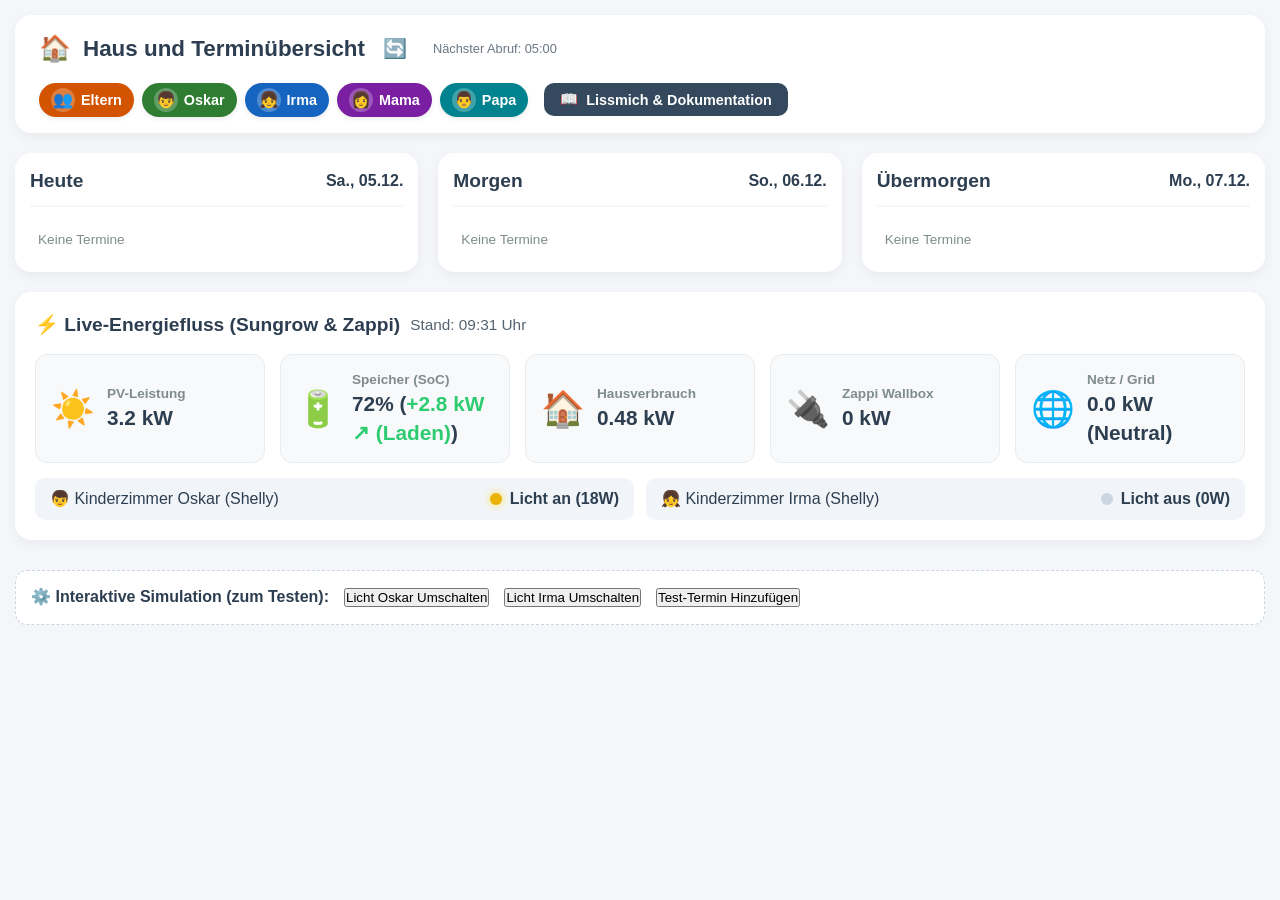
==== commit fec8fa97: "Update index.html" ====
--- a/index.html
+++ b/index.html
@@ -18,6 +18,7 @@
         <h1>Haus und Terminübersicht</h1>
       </div>
       <button class="refresh-btn" onclick="triggerRefresh()" title="Daten aktualisieren">🔄</button>
+      <span id="refresh-timer" style="font-size: 0.8rem; opacity: 0.7; margin-left: 8px;">Nächster Abruf: 05:00</span>
     </div>
 
     <!-- Rechte Seite: Legende & Doku-Button -->
